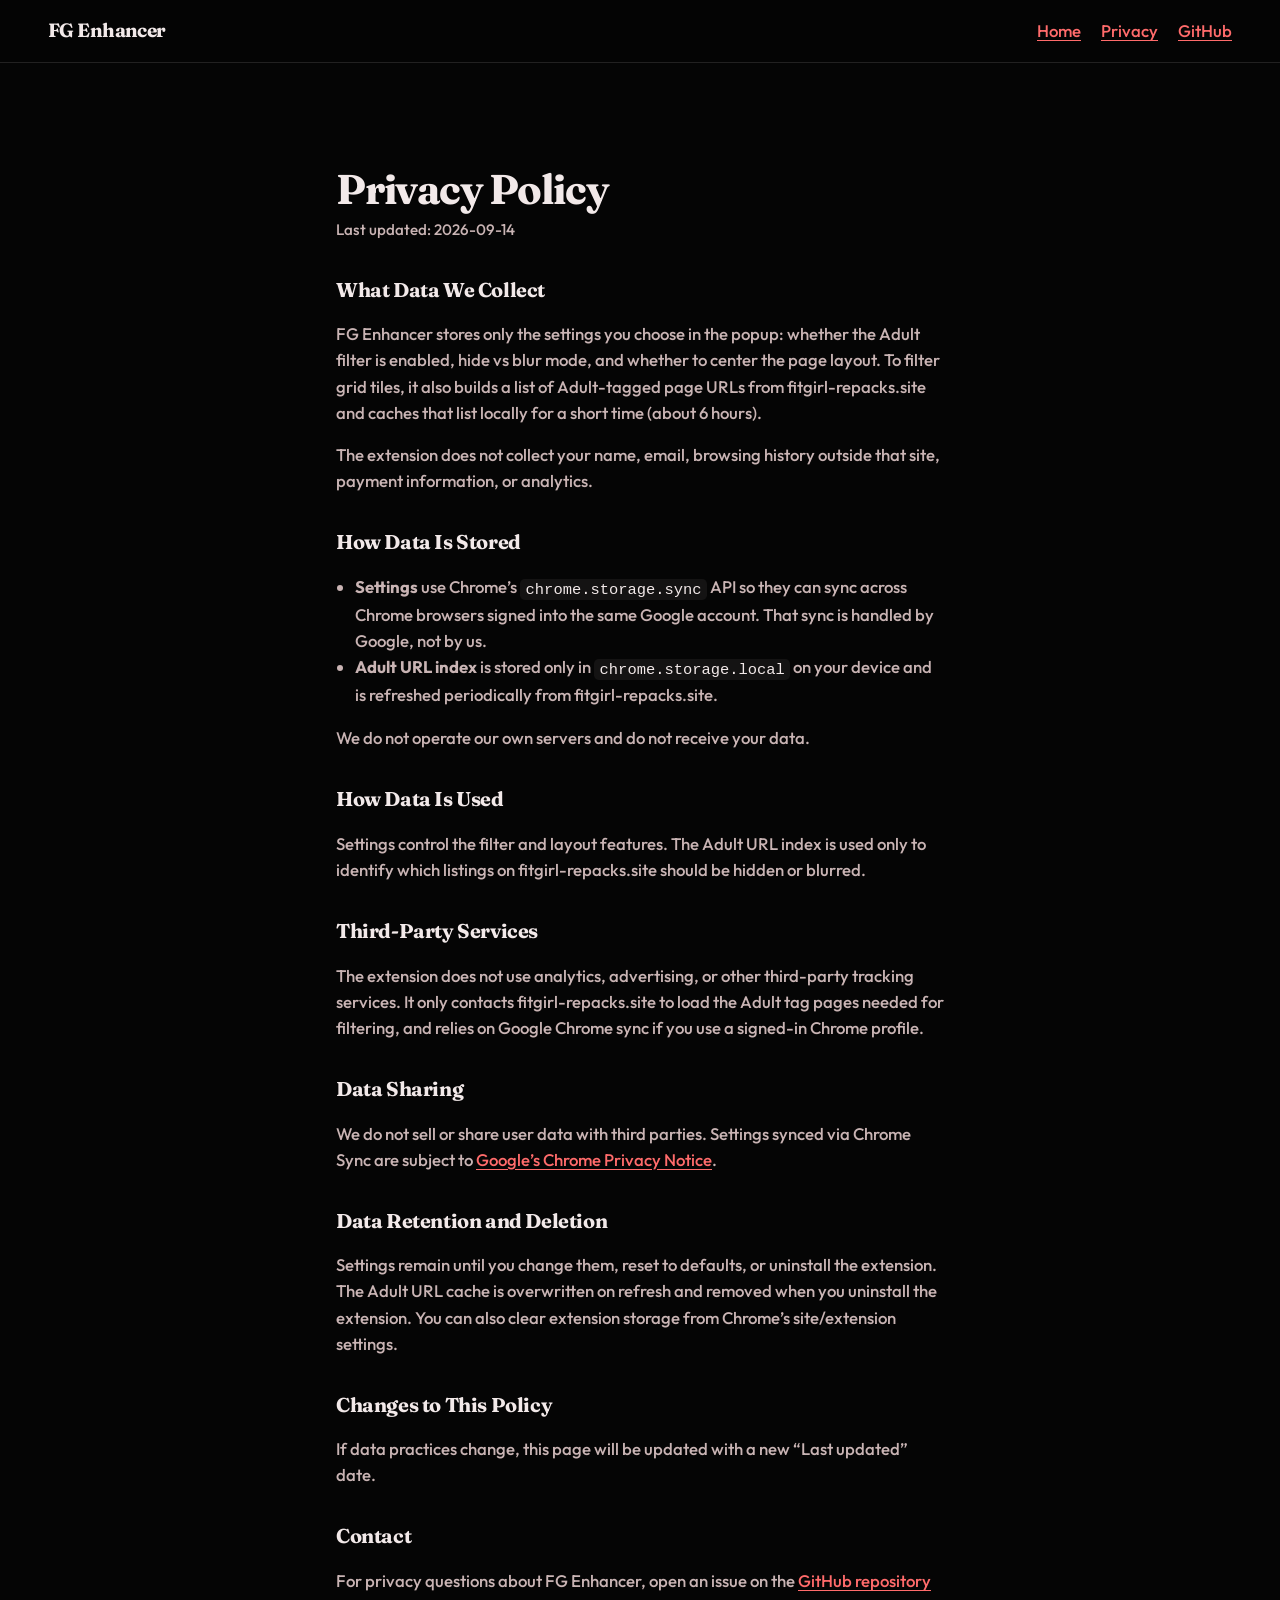
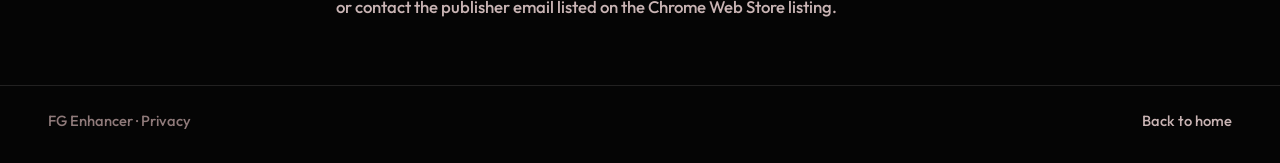
==== privacy.html @ 4203593f "Prepare FG Enhancer for Chrome Web Store and GitHub Pages. Unify branding, add store listing docs an" ====
<!DOCTYPE html>
<html lang="en">
  <head>
    <meta charset="utf-8" />
    <meta name="viewport" content="width=device-width, initial-scale=1" />
    <title>Privacy Policy — FG Enhancer</title>
    <meta
      name="description"
      content="Privacy policy for the FG Enhancer Chrome extension."
    />
    <link rel="icon" href="site/icon-48.png" type="image/png" />
    <link
      rel="preload"
      href="site/fonts/fraunces.woff2"
      as="font"
      type="font/woff2"
      crossorigin
    />
    <link
      rel="preload"
      href="site/fonts/outfit.woff2"
      as="font"
      type="font/woff2"
      crossorigin
    />
    <link rel="stylesheet" href="site.css" />
  </head>
  <body class="page">
    <a class="skip" href="#main">Skip to content</a>

    <header class="page-header">
      <a class="brand-link" href="./">FG Enhancer</a>
      <nav class="nav" aria-label="Primary">
        <a href="./">Home</a>
        <a href="privacy.html" aria-current="page">Privacy</a>
        <a href="https://github.com/nadeem-elbarbari/Fitgirl-Enhancer">GitHub</a>
      </nav>
    </header>

    <main id="main" class="page-main">
      <h1>Privacy Policy</h1>
      <p class="updated">Last updated: 2026-09-14</p>

      <h2>What Data We Collect</h2>
      <p>
        FG Enhancer stores only the settings you choose in the popup: whether the
        Adult filter is enabled, hide vs blur mode, and whether to center the page
        layout. To filter grid tiles, it also builds a list of Adult-tagged page
        URLs from fitgirl-repacks.site and caches that list locally for a short
        time (about 6 hours).
      </p>
      <p>
        The extension does not collect your name, email, browsing history outside
        that site, payment information, or analytics.
      </p>

      <h2>How Data Is Stored</h2>
      <ul>
        <li>
          <strong>Settings</strong> use Chrome’s
          <code>chrome.storage.sync</code> API so they can sync across Chrome
          browsers signed into the same Google account. That sync is handled by
          Google, not by us.
        </li>
        <li>
          <strong>Adult URL index</strong> is stored only in
          <code>chrome.storage.local</code> on your device and is refreshed
          periodically from fitgirl-repacks.site.
        </li>
      </ul>
      <p>We do not operate our own servers and do not receive your data.</p>

      <h2>How Data Is Used</h2>
      <p>
        Settings control the filter and layout features. The Adult URL index is
        used only to identify which listings on fitgirl-repacks.site should be
        hidden or blurred.
      </p>

      <h2>Third-Party Services</h2>
      <p>
        The extension does not use analytics, advertising, or other third-party
        tracking services. It only contacts fitgirl-repacks.site to load the Adult
        tag pages needed for filtering, and relies on Google Chrome sync if you
        use a signed-in Chrome profile.
      </p>

      <h2>Data Sharing</h2>
      <p>
        We do not sell or share user data with third parties. Settings synced via
        Chrome Sync are subject to
        <a href="https://www.google.com/chrome/privacy/">Google’s Chrome Privacy
        Notice</a>.
      </p>

      <h2>Data Retention and Deletion</h2>
      <p>
        Settings remain until you change them, reset to defaults, or uninstall the
        extension. The Adult URL cache is overwritten on refresh and removed when
        you uninstall the extension. You can also clear extension storage from
        Chrome’s site/extension settings.
      </p>

      <h2>Changes to This Policy</h2>
      <p>
        If data practices change, this page will be updated with a new “Last
        updated” date.
      </p>

      <h2>Contact</h2>
      <p>
        For privacy questions about FG Enhancer, open an issue on the
        <a href="https://github.com/nadeem-elbarbari/Fitgirl-Enhancer/issues"
          >GitHub repository</a
        >
        or contact the publisher email listed on the Chrome Web Store listing.
      </p>
    </main>

    <footer class="site-footer">
      <span>FG Enhancer · Privacy</span>
      <a href="./">Back to home</a>
    </footer>
  </body>
</html>
---- site.css ----
@font-face {
  font-family: "Fraunces";
  font-style: normal;
  font-weight: 600 700;
  font-display: swap;
  src: url("site/fonts/fraunces.woff2") format("woff2");
}

@font-face {
  font-family: "Outfit";
  font-style: normal;
  font-weight: 500 700;
  font-display: swap;
  src: url("site/fonts/outfit.woff2") format("woff2");
}

:root {
  color-scheme: dark;
  --ink: #f2e9e9;
  --ink-soft: #c9b4b4;
  --muted: #8f7a7a;
  --accent: #e23b3b;
  --accent-bright: #ff6b6b;
  --line: rgb(242 233 233 / 0.12);
  --bg: #050505;
  --ease: cubic-bezier(0.22, 1, 0.36, 1);
  accent-color: var(--accent);
}

*,
*::before,
*::after {
  box-sizing: border-box;
}

html {
  scroll-behavior: smooth;
}

body {
  margin: 0;
  min-height: 100dvh;
  color: var(--ink);
  background: var(--bg);
  font-family: "Outfit", "Segoe UI", sans-serif;
  font-weight: 500;
  font-size: 1.05rem;
  line-height: 1.55;
  -webkit-font-smoothing: antialiased;
}

a {
  color: var(--accent-bright);
  text-underline-offset: 0.18em;
}

a:hover {
  color: #fff;
}

.skip {
  position: absolute;
  left: 1rem;
  top: 1rem;
  padding: 0.5rem 0.75rem;
  background: #161616;
  color: var(--ink);
  border-radius: 0.4rem;
  transform: translateY(-150%);
  transition: transform 160ms var(--ease);
  z-index: 10;
}

.skip:focus {
  transform: translateY(0);
  outline: 2px solid var(--accent);
  outline-offset: 2px;
}

.site-header {
  position: absolute;
  inset: 0 0 auto;
  z-index: 2;
  display: flex;
  justify-content: space-between;
  align-items: center;
  padding: 1.25rem clamp(1.25rem, 4vw, 3rem);
}

.site-header a {
  color: var(--ink-soft);
  text-decoration: none;
  font-size: 0.95rem;
}

.site-header a:hover,
.site-header a[aria-current="page"] {
  color: var(--ink);
}

.nav {
  display: flex;
  gap: 1.25rem;
}

.hero {
  position: relative;
  isolation: isolate;
  min-height: 100dvh;
  display: grid;
  align-items: end;
  padding: clamp(5.5rem, 12vh, 7rem) clamp(1.25rem, 4vw, 3rem) clamp(2.5rem, 6vh, 4rem);
  overflow: hidden;
}

.hero::before {
  content: "";
  position: absolute;
  inset: 0;
  z-index: -2;
  background:
    radial-gradient(ellipse 70% 55% at 78% 28%, rgb(226 59 59 / 0.28), transparent 58%),
    radial-gradient(ellipse 50% 40% at 12% 88%, rgb(255 107 107 / 0.12), transparent 55%),
    linear-gradient(165deg, #121212 0%, #050505 48%, #000 100%);
  animation: glow 10s ease-in-out infinite alternate;
}

.hero::after {
  content: "";
  position: absolute;
  inset: 0;
  z-index: -1;
  background-image:
    linear-gradient(rgb(242 233 233 / 0.035) 1px, transparent 1px),
    linear-gradient(90deg, rgb(242 233 233 / 0.035) 1px, transparent 1px);
  background-size: 48px 48px;
  mask-image: radial-gradient(ellipse 75% 70% at 50% 40%, #000 20%, transparent 75%);
  pointer-events: none;
}

.hero-copy {
  max-width: 36rem;
}

.brand {
  margin: 0 0 1rem;
  font-family: "Fraunces", Georgia, serif;
  font-size: clamp(3.2rem, 9vw, 5.6rem);
  font-weight: 700;
  letter-spacing: -0.04em;
  line-height: 0.95;
  animation: rise 700ms var(--ease) both;
}

.headline {
  margin: 0;
  max-width: 18ch;
  font-family: "Fraunces", Georgia, serif;
  font-size: clamp(1.55rem, 3.4vw, 2.15rem);
  font-weight: 600;
  letter-spacing: -0.02em;
  line-height: 1.15;
  color: var(--ink);
  animation: rise 760ms var(--ease) 60ms both;
}

.lede {
  margin: 1rem 0 0;
  max-width: 34ch;
  color: var(--ink-soft);
  font-size: 1.05rem;
  animation: rise 820ms var(--ease) 110ms both;
}

.cta-row {
  display: flex;
  flex-wrap: wrap;
  gap: 0.75rem;
  margin-top: 1.75rem;
  animation: rise 880ms var(--ease) 160ms both;
}

.btn {
  display: inline-flex;
  align-items: center;
  justify-content: center;
  min-height: 2.75rem;
  padding: 0.7rem 1.15rem;
  border-radius: 0.55rem;
  border: 1px solid transparent;
  font: inherit;
  font-weight: 600;
  text-decoration: none;
  transition:
    transform 180ms var(--ease),
    background-color 180ms var(--ease),
    border-color 180ms var(--ease),
    color 180ms var(--ease);
}

.btn:focus-visible {
  outline: 2px solid var(--accent-bright);
  outline-offset: 3px;
}

.btn-primary {
  background: var(--accent);
  color: #fff;
}

.btn-primary:hover {
  background: var(--accent-bright);
  color: #fff;
  transform: translateY(-2px);
}

.btn-ghost {
  background: transparent;
  border-color: var(--line);
  color: var(--ink);
}

.btn-ghost:hover {
  border-color: rgb(242 233 233 / 0.35);
  color: #fff;
  transform: translateY(-2px);
}

.hero-mark {
  position: absolute;
  right: clamp(1rem, 8vw, 6rem);
  top: 50%;
  width: min(42vw, 280px);
  aspect-ratio: 1;
  translate: 0 -42%;
  border-radius: 28%;
  box-shadow:
    0 0 0 1px rgb(242 233 233 / 0.08),
    0 30px 80px rgb(226 59 59 / 0.25);
  animation: float-in 900ms var(--ease) 80ms both, drift 7s ease-in-out 1s infinite alternate;
}

.hero-mark img {
  display: block;
  width: 100%;
  height: 100%;
  object-fit: cover;
  border-radius: inherit;
}

.features {
  padding: clamp(3rem, 8vh, 5rem) clamp(1.25rem, 4vw, 3rem);
  border-top: 1px solid var(--line);
  background: linear-gradient(180deg, #0a0a0a, #050505);
}

.features-inner {
  max-width: 52rem;
  margin: 0 auto;
}

.features h2 {
  margin: 0 0 0.5rem;
  font-family: "Fraunces", Georgia, serif;
  font-size: clamp(1.6rem, 3vw, 2rem);
  letter-spacing: -0.02em;
}

.features > .features-inner > p {
  margin: 0 0 1.75rem;
  color: var(--muted);
  max-width: 40ch;
}

.feature-list {
  margin: 0;
  padding: 0;
  list-style: none;
  display: grid;
  gap: 1.25rem;
}

@media (min-width: 720px) {
  .feature-list {
    grid-template-columns: repeat(3, 1fr);
    gap: 1.5rem;
  }
}

.feature-list h3 {
  margin: 0 0 0.35rem;
  font-size: 1.05rem;
  font-weight: 700;
}

.feature-list p {
  margin: 0;
  color: var(--ink-soft);
  font-size: 0.98rem;
}

.site-footer {
  padding: 1.5rem clamp(1.25rem, 4vw, 3rem) 2rem;
  border-top: 1px solid var(--line);
  color: var(--muted);
  font-size: 0.92rem;
  display: flex;
  flex-wrap: wrap;
  gap: 0.75rem 1.25rem;
  justify-content: space-between;
}

.site-footer a {
  color: var(--ink-soft);
  text-decoration: none;
}

.site-footer a:hover {
  color: var(--ink);
}

/* Privacy page */
.page {
  min-height: 100dvh;
  display: flex;
  flex-direction: column;
}

.page-main {
  flex: 1;
  width: min(42rem, 100%);
  margin: 0 auto;
  padding: 6.5rem clamp(1.25rem, 4vw, 2rem) 3rem;
}

.page-main h1 {
  margin: 0 0 0.35rem;
  font-family: "Fraunces", Georgia, serif;
  font-size: clamp(2rem, 5vw, 2.6rem);
  letter-spacing: -0.03em;
  line-height: 1.1;
}

.updated {
  margin: 0 0 2rem;
  color: var(--muted);
  font-size: 0.95rem;
}

.page-main h2 {
  margin: 2rem 0 0.65rem;
  font-family: "Fraunces", Georgia, serif;
  font-size: 1.25rem;
  letter-spacing: -0.02em;
}

.page-main p,
.page-main li {
  color: var(--ink-soft);
}

.page-main ul {
  padding-left: 1.2rem;
}

.page-main code {
  font-size: 0.92em;
  color: var(--ink);
  background: rgb(242 233 233 / 0.06);
  padding: 0.1em 0.35em;
  border-radius: 0.3rem;
}

.page-header {
  position: sticky;
  top: 0;
  z-index: 2;
  display: flex;
  justify-content: space-between;
  align-items: center;
  gap: 1rem;
  padding: 1rem clamp(1.25rem, 4vw, 3rem);
  background: rgb(5 5 5 / 0.85);
  backdrop-filter: blur(12px);
  border-bottom: 1px solid var(--line);
}

.page-header .brand-link {
  font-family: "Fraunces", Georgia, serif;
  font-weight: 700;
  font-size: 1.2rem;
  letter-spacing: -0.03em;
  color: var(--ink);
  text-decoration: none;
}

.page-header .brand-link:hover {
  color: var(--accent-bright);
}

@media (max-width: 720px) {
  .hero {
    align-items: start;
    padding-top: 5.5rem;
  }

  .hero-mark {
    position: relative;
    right: auto;
    top: auto;
    translate: none;
    width: min(42vw, 140px);
    margin: 0 0 1.5rem;
    animation: float-in 700ms var(--ease) both;
  }

  .hero-copy {
    order: 1;
  }
}

@media (prefers-reduced-motion: reduce) {
  *,
  *::before,
  *::after {
    animation: none !important;
    transition: none !important;
  }
}

@keyframes rise {
  from {
    opacity: 0;
    transform: translateY(16px);
  }
  to {
    opacity: 1;
    transform: translateY(0);
  }
}

@keyframes float-in {
  from {
    opacity: 0;
    transform: scale(0.92) translateY(12px);
  }
  to {
    opacity: 1;
    transform: scale(1) translateY(0);
  }
}

@keyframes drift {
  from {
    transform: translateY(0);
  }
  to {
    transform: translateY(-10px);
  }
}

@keyframes glow {
  from {
    filter: saturate(1);
  }
  to {
    filter: saturate(1.2) brightness(1.05);
  }
}
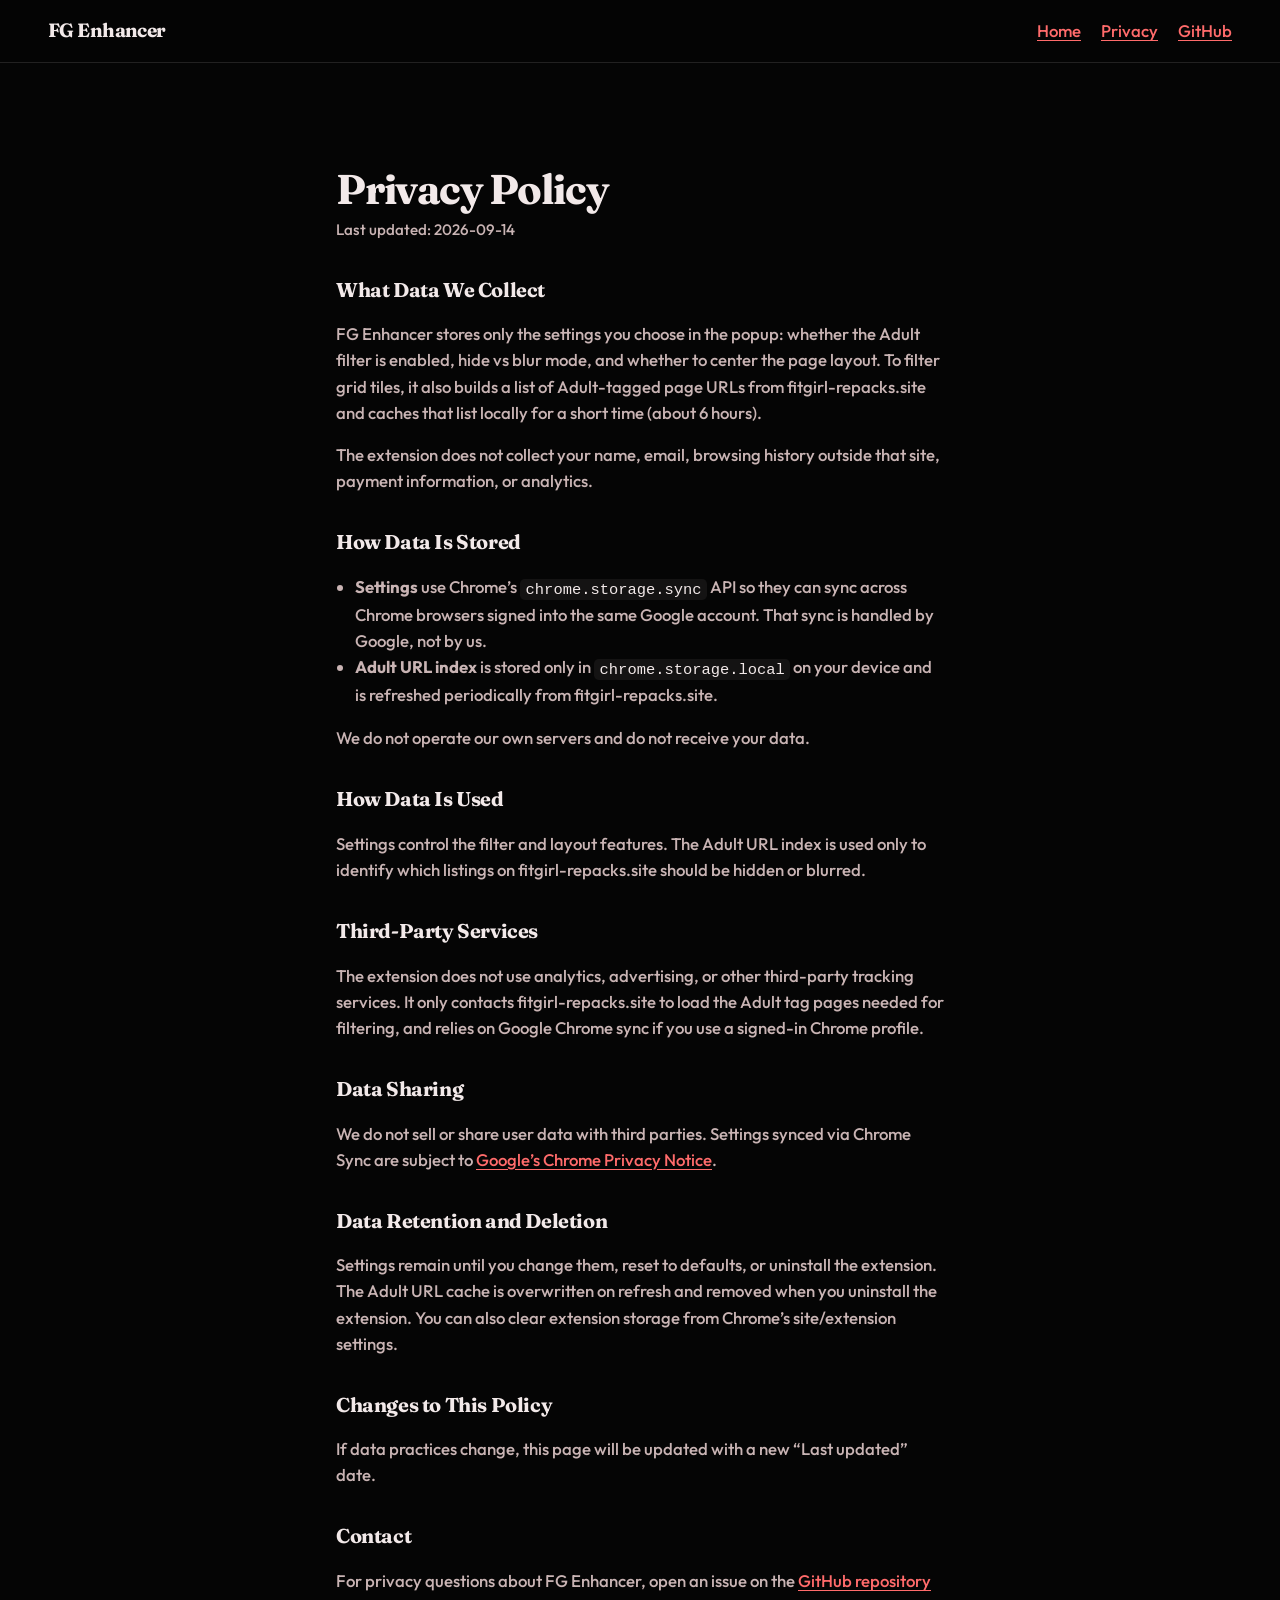
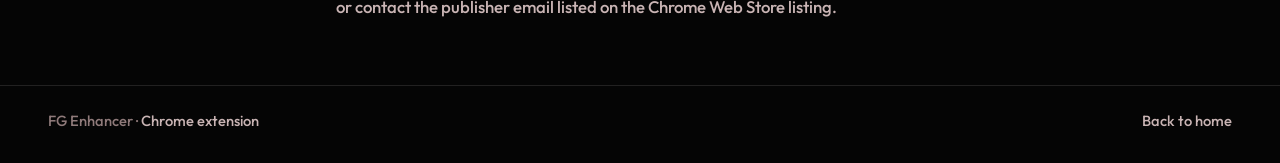
==== commit f759347d: "Link site footers to the Chrome Web Store listing." ====
--- a/privacy.html
+++ b/privacy.html
@@ -118,7 +118,13 @@
     </main>
 
     <footer class="site-footer">
-      <span>FG Enhancer · Privacy</span>
+      <span
+        >FG Enhancer ·
+        <a
+          href="https://chromewebstore.google.com/detail/fg-enhancer/lfepcojmhioimojmfkjkegngdeeldlnn"
+          >Chrome extension</a
+        ></span
+      >
       <a href="./">Back to home</a>
     </footer>
   </body>
